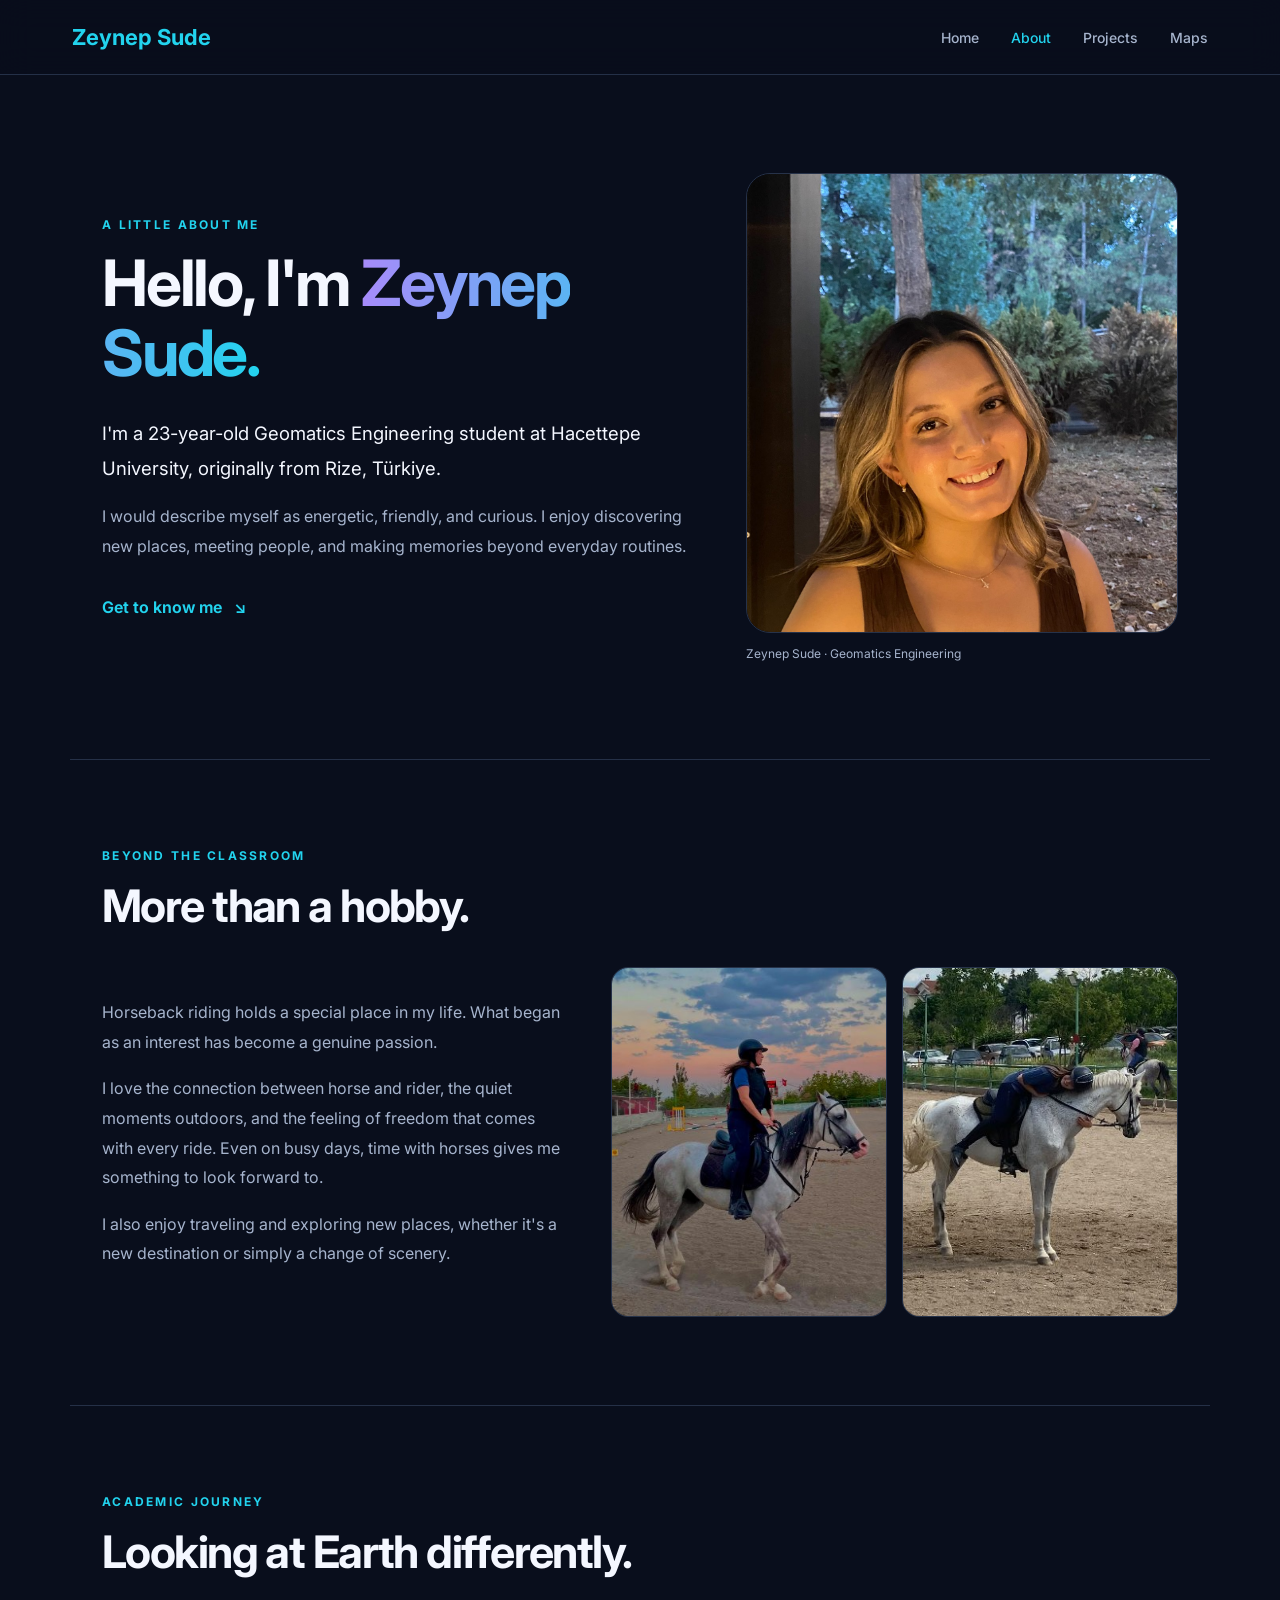
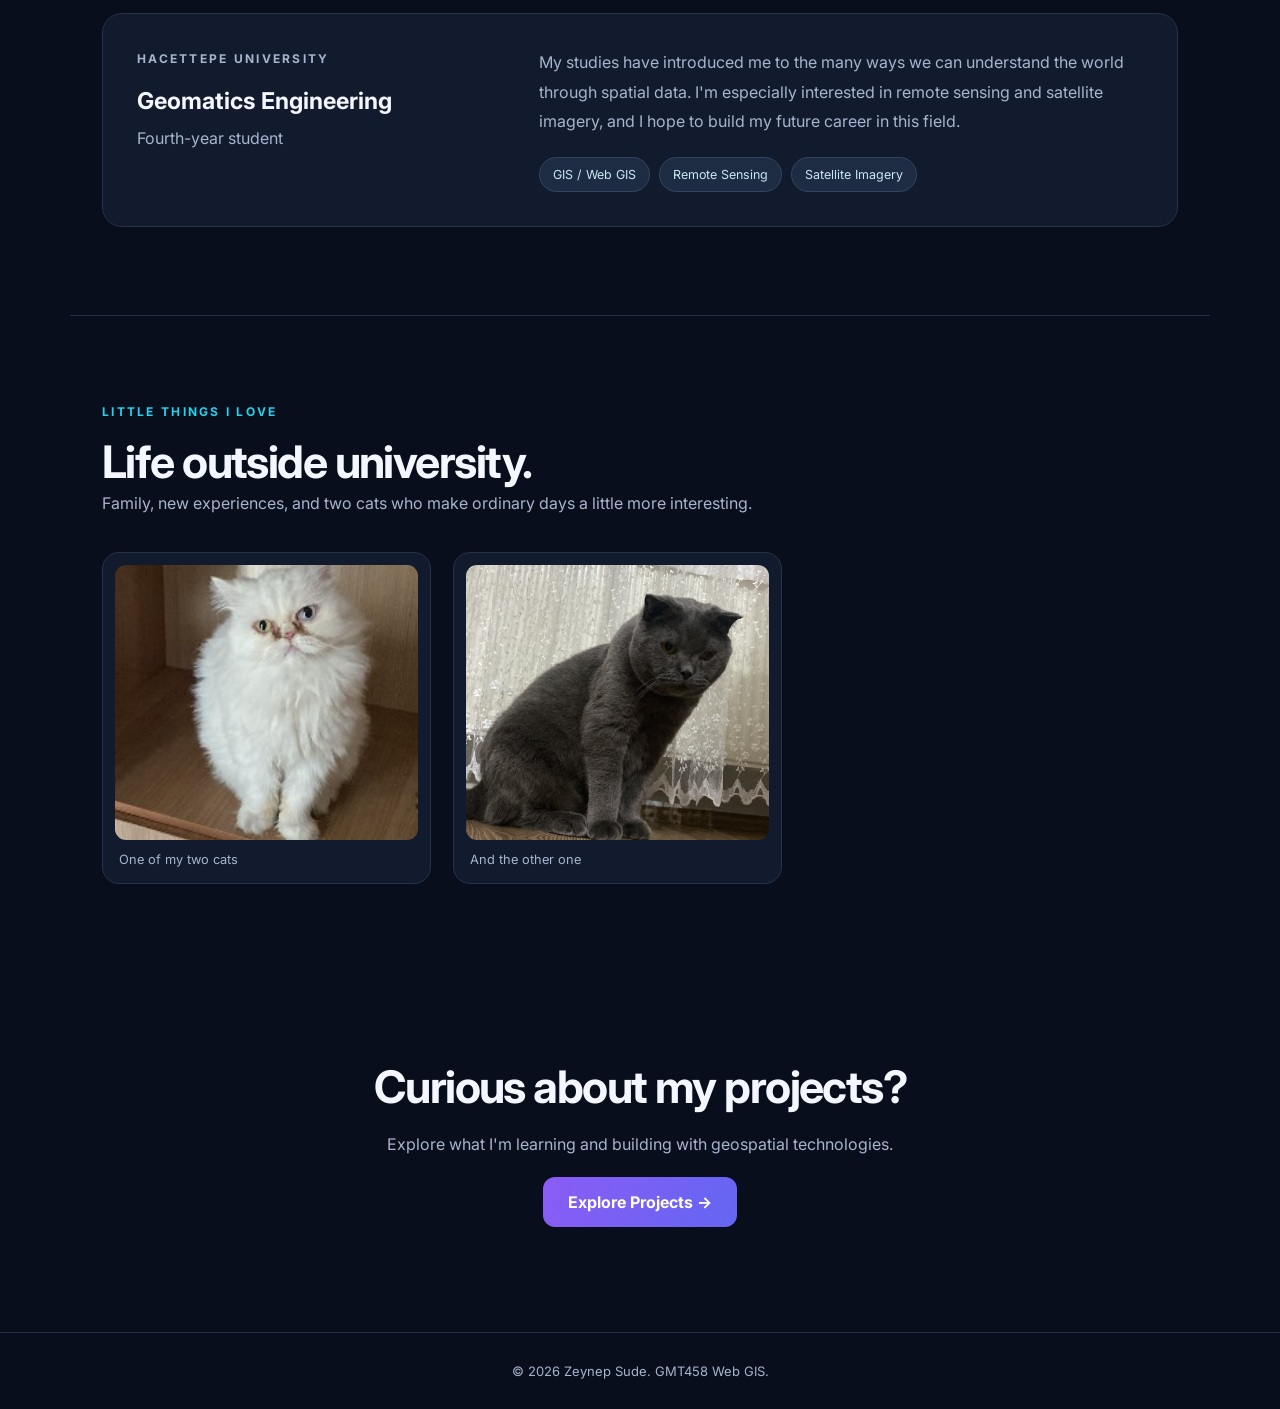
==== about.html @ 90a48ed6 "Create Home and About portfolio pages" ====
<!DOCTYPE html>
<html lang="en">
<head>
  <meta charset="UTF-8">
  <meta name="viewport" content="width=device-width, initial-scale=1.0">
  <meta name="description" content="Meet Zeynep Sude, a Geomatics Engineering student interested in remote sensing and GIS.">
  <title>About | Zeynep Sude</title>
  <link rel="stylesheet" href="css/style.css">
  <link rel="stylesheet" href="css/about.css">
</head>
<body>
<header>
  <nav aria-label="Main navigation">
    <h2>Zeynep Sude</h2>
    <ul>
      <li><a href="index.html">Home</a></li>
      <li><a href="about.html" class="active" aria-current="page">About</a></li>
      <li><a href="projects.html">Projects</a></li>
      <li><a href="maps.html">Maps</a></li>
    </ul>
  </nav>
</header>
<main class="about-layout">
  <section class="about-hero about-reveal" aria-labelledby="intro-title">
    <div class="about-hero-copy">
      <p class="about-eyebrow">A LITTLE ABOUT ME</p>
      <h1 id="intro-title">Hello, I'm <span>Zeynep Sude.</span></h1>
      <p class="about-lead">I'm a 23-year-old Geomatics Engineering student at Hacettepe University, originally from Rize, Türkiye.</p>
      <p>I would describe myself as energetic, friendly, and curious. I enjoy discovering new places, meeting people, and making memories beyond everyday routines.</p>
      <a class="about-link" href="#my-story">Get to know me <span aria-hidden="true">↘</span></a>
    </div>
    <figure class="about-portrait">
      <img src="images/portrait.jpg" alt="Portrait of Zeynep Sude outdoors" fetchpriority="high">
      <figcaption>Zeynep Sude · Geomatics Engineering</figcaption>
    </figure>
  </section>
  <section id="my-story" class="about-section" aria-labelledby="passion-title">
    <div class="about-section-heading">
      <p class="about-eyebrow">BEYOND THE CLASSROOM</p>
      <h2 id="passion-title">More than a hobby.</h2>
    </div>
    <div class="about-story-grid">
      <div class="about-story-text">
        <p>Horseback riding holds a special place in my life. What began as an interest has become a genuine passion.</p>
        <p>I love the connection between horse and rider, the quiet moments outdoors, and the feeling of freedom that comes with every ride. Even on busy days, time with horses gives me something to look forward to.</p>
        <p>I also enjoy traveling and exploring new places, whether it's a new destination or simply a change of scenery.</p>
      </div>
      <div class="about-horse-gallery">
        <img src="images/horse-riding.jpg" alt="Zeynep horseback riding outdoors" loading="lazy">
        <img src="images/horse-moment.jpg" alt="A quiet moment with a white horse" loading="lazy">
      </div>
    </div>
  </section>
  <section class="about-section about-study" aria-labelledby="study-title">
    <div class="about-section-heading">
      <p class="about-eyebrow">ACADEMIC JOURNEY</p>
      <h2 id="study-title">Looking at Earth differently.</h2>
    </div>
    <div class="about-study-card">
      <div><p class="about-card-overline">HACETTEPE UNIVERSITY</p><h3>Geomatics Engineering</h3><p>Fourth-year student</p></div>
      <div><p>My studies have introduced me to the many ways we can understand the world through spatial data. I'm especially interested in remote sensing and satellite imagery, and I hope to build my future career in this field.</p><div class="about-tags"><span>GIS / Web GIS</span><span>Remote Sensing</span><span>Satellite Imagery</span></div></div>
    </div>
  </section>
  <section class="about-section about-cats" aria-labelledby="cats-title">
    <div class="about-section-heading"><p class="about-eyebrow">LITTLE THINGS I LOVE</p><h2 id="cats-title">Life outside university.</h2><p>Family, new experiences, and two cats who make ordinary days a little more interesting.</p></div>
    <div class="about-cat-gallery">
      <figure><img src="images/cat-white.jpg" alt="A fluffy white cat" loading="lazy"><figcaption>One of my two cats</figcaption></figure>
      <figure><img src="images/cat-gray.jpg" alt="A gray cat sitting by the window" loading="lazy"><figcaption>And the other one</figcaption></figure>
    </div>
  </section>
  <section class="about-cta-bottom"><h2>Curious about my projects?</h2><p>Explore what I'm learning and building with geospatial technologies.</p><a href="projects.html">Explore Projects →</a></section>
</main>
<footer><p>© 2026 Zeynep Sude. GMT458 Web GIS.</p></footer>
</body>
</html>
---- css/style.css ----
@import url('https://fonts.googleapis.com/css2?family=Inter:wght@400;500;600;700;800&display=swap');

:root {
    --bg: #090e1c;
    --surface: #121b2e;
    --text: #f4f7ff;
    --muted: #a6b4cd;
    --accent: #8b5cf6;
    --cyan: #22d3ee;
}

* {
    margin: 0;
    padding: 0;
    box-sizing: border-box;
}

body {
    font-family: 'Inter', sans-serif;
    background: var(--bg);
    color: var(--text);
    min-height: 100vh;
    display: flex;
    flex-direction: column;
}

header {
    position: sticky;
    top: 0;
    z-index: 100;
    background: rgba(9, 14, 28, 0.85);
    backdrop-filter: blur(16px);
    border-bottom: 1px solid #243047;
}

nav {
    max-width: 1200px;
    margin: auto;
    padding: 24px 32px;
    display: flex;
    align-items: center;
    justify-content: space-between;
}

nav h2 {
    font-size: 22px;
    color: var(--cyan);
}

nav ul {
    display: flex;
    gap: 32px;
    list-style: none;
}

nav a {
    color: var(--muted);
    text-decoration: none;
    font-size: 14px;
    font-weight: 500;
    transition: color 0.3s ease;
}

nav a:hover {
    color: var(--cyan);
}

main {
    flex: 1;
}

.hero {
    max-width: 1200px;
    min-height: 75vh;
    margin: auto;
    padding: 100px 32px;
    display: flex;
    flex-direction: column;
    align-items: flex-start;
    justify-content: center;
    position: relative;
    isolation: isolate;
    animation: fadeInUp 1s ease both;
}

.hero::before {
    content: "";
    position: absolute;
    width: 450px;
    height: 450px;
    right: 5%;
    top: 10%;
    z-index: -1;
    background: radial-gradient(
        circle,
        rgba(139, 92, 246, 0.25),
        transparent 70%
    );
    filter: blur(25px);
    pointer-events: none;
}

.hero h1 {
    font-size: clamp(38px, 6vw, 72px);
    font-weight: 800;
    line-height: 1.15;
    max-width: 850px;
    margin-bottom: 24px;
    background: linear-gradient(90deg, #ffffff, #a78bfa, #22d3ee);
    background-clip: text;
    -webkit-background-clip: text;
    -webkit-text-fill-color: transparent;
}

.hero p {
    font-size: 20px;
    color: var(--muted);
    line-height: 1.7;
    margin-bottom: 36px;
}

.hero a {
    display: inline-block;
    background: linear-gradient(135deg, var(--accent), #6366f1);
    color: white;
    padding: 16px 28px;
    border-radius: 12px;
    font-weight: 600;
    text-decoration: none;
    box-shadow: 0 10px 35px rgba(139, 92, 246, 0.25);
    transition: transform 0.3s ease, box-shadow 0.3s ease;
}

.hero a:hover {
    transform: translateY(-5px);
    box-shadow: 0 15px 40px rgba(139, 92, 246, 0.4);
}

footer {
    padding: 30px;
    text-align: center;
    border-top: 1px solid #243047;
    color: var(--muted);
    font-size: 13px;
}

@keyframes fadeInUp {
    from {
        opacity: 0;
        transform: translateY(30px);
    }
    to {
        opacity: 1;
        transform: translateY(0);
    }
}

@media (max-width: 650px) {
    nav {
        flex-direction: column;
        gap: 20px;
        padding: 20px;
    }

    nav ul {
        flex-wrap: wrap;
        justify-content: center;
        gap: 18px;
    }

    .hero {
        padding: 70px 24px;
        min-height: 65vh;
    }

    .hero p {
        font-size: 17px;
    }
}

@media (prefers-reduced-motion: reduce) {
    *, *::before, *::after {
        animation-duration: 0.01ms !important;
        transition-duration: 0.01ms !important;
    }
}
---- css/about.css ----
/* About page only: complements the existing css/style.css */
nav a.active { color: var(--cyan); }
.about-layout { width: 100%; }
.about-layout img { display: block; width: 100%; }
.about-hero, .about-section, .about-cta-bottom { max-width: 1140px; margin: 0 auto; padding: 88px 32px; }
.about-hero { display: grid; grid-template-columns: 1.15fr .85fr; gap: 60px; align-items: center; min-height: 76vh; }
.about-eyebrow, .about-card-overline { color: var(--cyan); font-size: .75rem; letter-spacing: .19em; font-weight: 700; margin-bottom: 16px; }
.about-hero h1 { font-size: clamp(2.65rem, 5vw, 4.9rem); line-height: 1.1; margin-bottom: 28px; letter-spacing: -.035em; }
.about-hero h1 span { background: linear-gradient(90deg,#a78bfa,var(--cyan)); color: transparent; background-clip: text; -webkit-background-clip: text; }
.about-hero p:not(.about-eyebrow), .about-story-text p, .about-study-card p, .about-section-heading>p:not(.about-eyebrow), .about-cta-bottom p { color: var(--muted); line-height: 1.85; margin-bottom: 17px; }
.about-hero .about-lead { color: var(--text) !important; font-size: 1.16rem; }
.about-link { display: inline-flex; gap: 12px; margin-top: 19px; text-decoration: none; color: var(--cyan); font-weight: 650; }
.about-link:hover { text-decoration: underline; }
.about-portrait { margin: 0; position: relative; }
.about-portrait img { height: 460px; object-fit: cover; object-position: 50% 42%; border-radius: 24px; border: 1px solid #263249; }
.about-portrait figcaption { color: var(--muted); font-size: .75rem; margin-top: 13px; }
.about-section { border-top: 1px solid #253047; }
.about-section-heading { margin-bottom: 34px; }
.about-section h2, .about-cta-bottom h2 { font-size: clamp(2rem, 3.5vw, 3rem); letter-spacing: -.035em; }
.about-story-grid { display: grid; grid-template-columns: .9fr 1.1fr; align-items: center; gap: 45px; }
.about-horse-gallery { display: grid; grid-template-columns: 1fr 1fr; gap: 15px; }
.about-horse-gallery img { height: 350px; object-fit: cover; border-radius: 17px; border: 1px solid #263249; }
.about-horse-gallery img:first-child { object-position: 50% 40%; }
.about-study-card { display: grid; grid-template-columns: .75fr 1.25fr; gap: 40px; padding: 34px; background: var(--surface); border: 1px solid #263249; border-radius: 20px; }
.about-study-card h3 { font-size: 1.45rem; margin-bottom: 9px; }
.about-tags { display: flex; flex-wrap: wrap; gap: 9px; margin-top: 20px; }
.about-tags span { background: #1d2c43; color: #c9e7f2; border: 1px solid #33455f; padding: 9px 13px; border-radius: 999px; font-size: .78rem; }
.about-cat-gallery { display: grid; grid-template-columns: 1fr 1fr; gap: 22px; max-width: 680px; }
.about-cat-gallery figure { margin: 0; padding: 12px; background: var(--surface); border: 1px solid #263249; border-radius: 17px; }
.about-cat-gallery img { height: 275px; object-fit: cover; border-radius: 11px; }
.about-cat-gallery figcaption { padding: 12px 4px 4px; font-size: .8rem; color: var(--muted); }
.about-cta-bottom { text-align: center; padding-bottom: 105px; }
.about-cta-bottom p { margin-top: 16px; }
.about-cta-bottom a { display: inline-block; background: linear-gradient(120deg,var(--accent),#6366f1); padding: 15px 25px; color: white; text-decoration: none; border-radius: 12px; font-weight: 700; transition: transform .25s ease; }
.about-cta-bottom a:hover { transform: translateY(-4px); }
.about-reveal { animation: about-rise .8s ease-out both; }
@keyframes about-rise { from { opacity: 0; transform: translateY(18px); } to { opacity: 1; transform: translateY(0); } }
@media (max-width: 800px) { .about-hero, .about-story-grid, .about-study-card { grid-template-columns: 1fr; } .about-hero, .about-section, .about-cta-bottom { padding: 65px 24px; } .about-hero { gap: 30px; } .about-portrait img { height: 390px; } .about-horse-gallery img { height: 280px; } }
@media (max-width: 480px) { .about-horse-gallery img { height: 210px; } .about-cat-gallery img { height: 180px; } .about-study-card { padding: 22px; } }
@media (prefers-reduced-motion: reduce) { .about-reveal { animation: none; } }
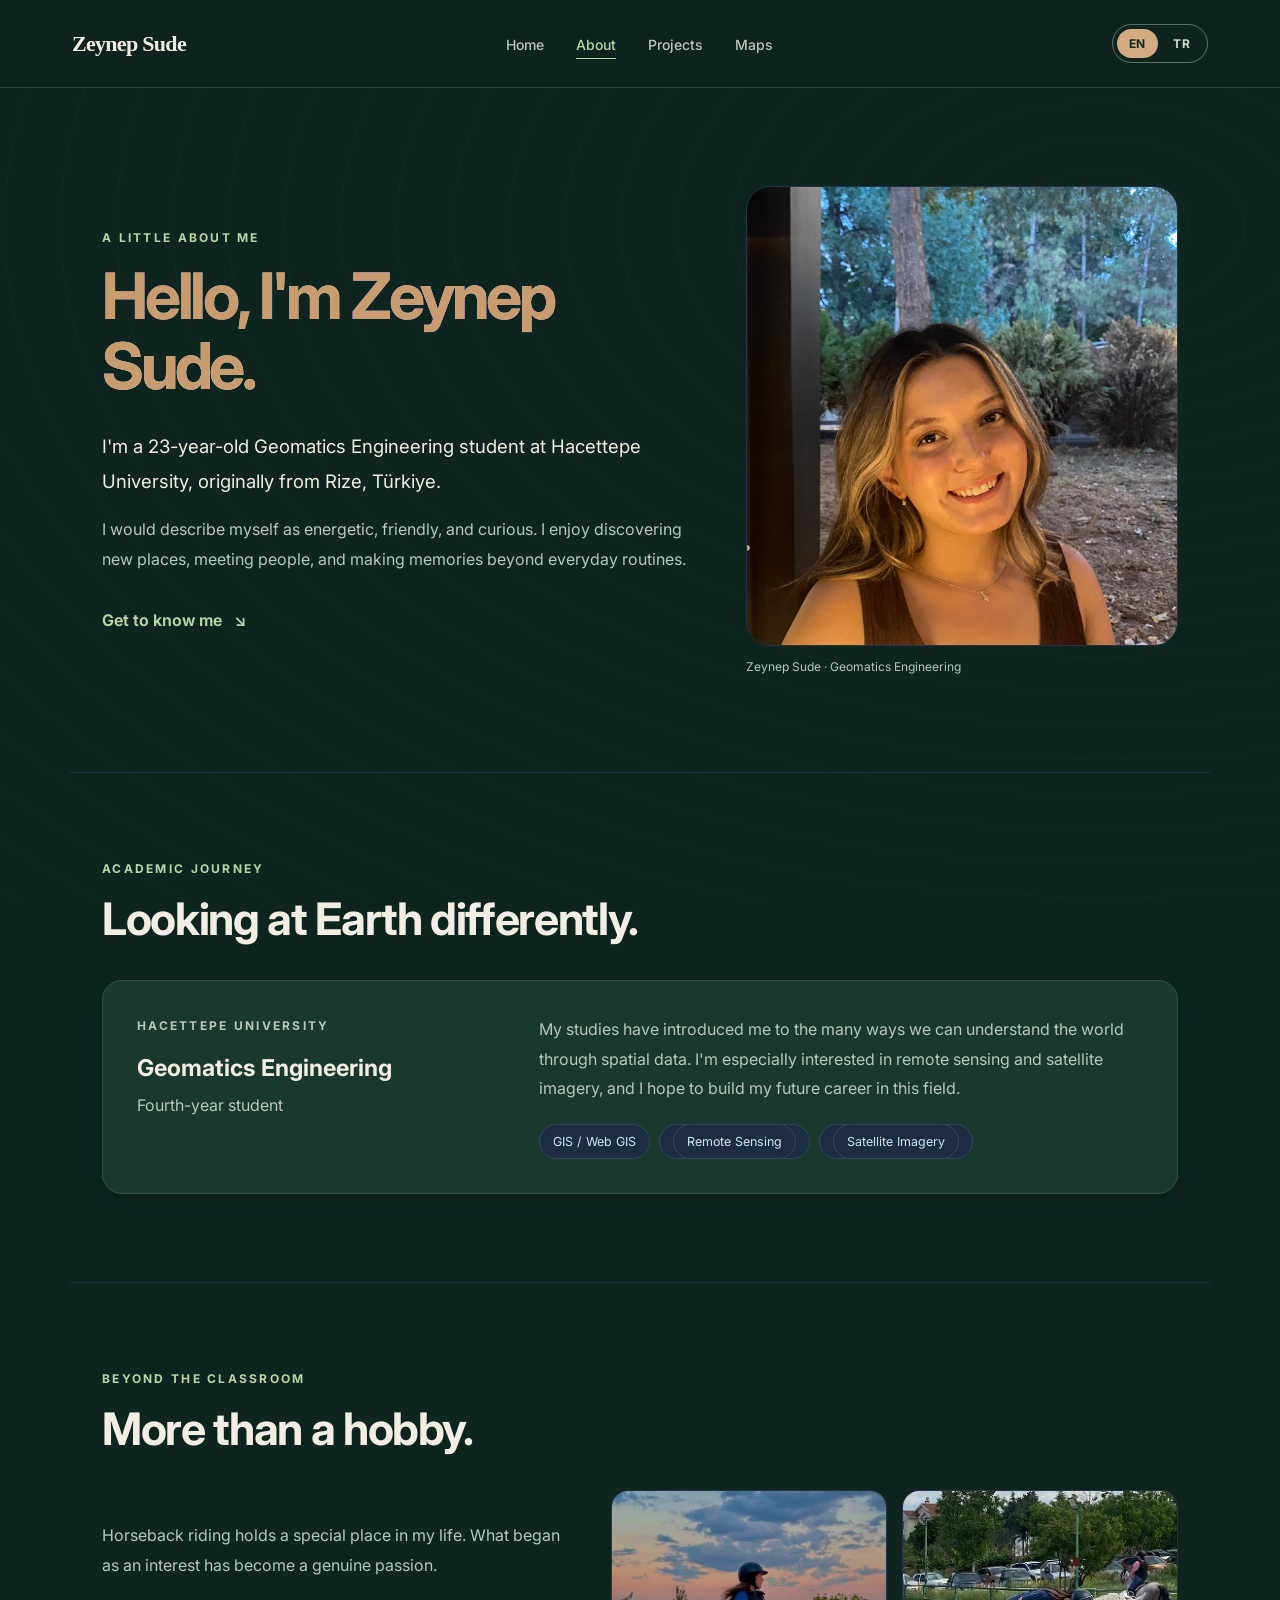
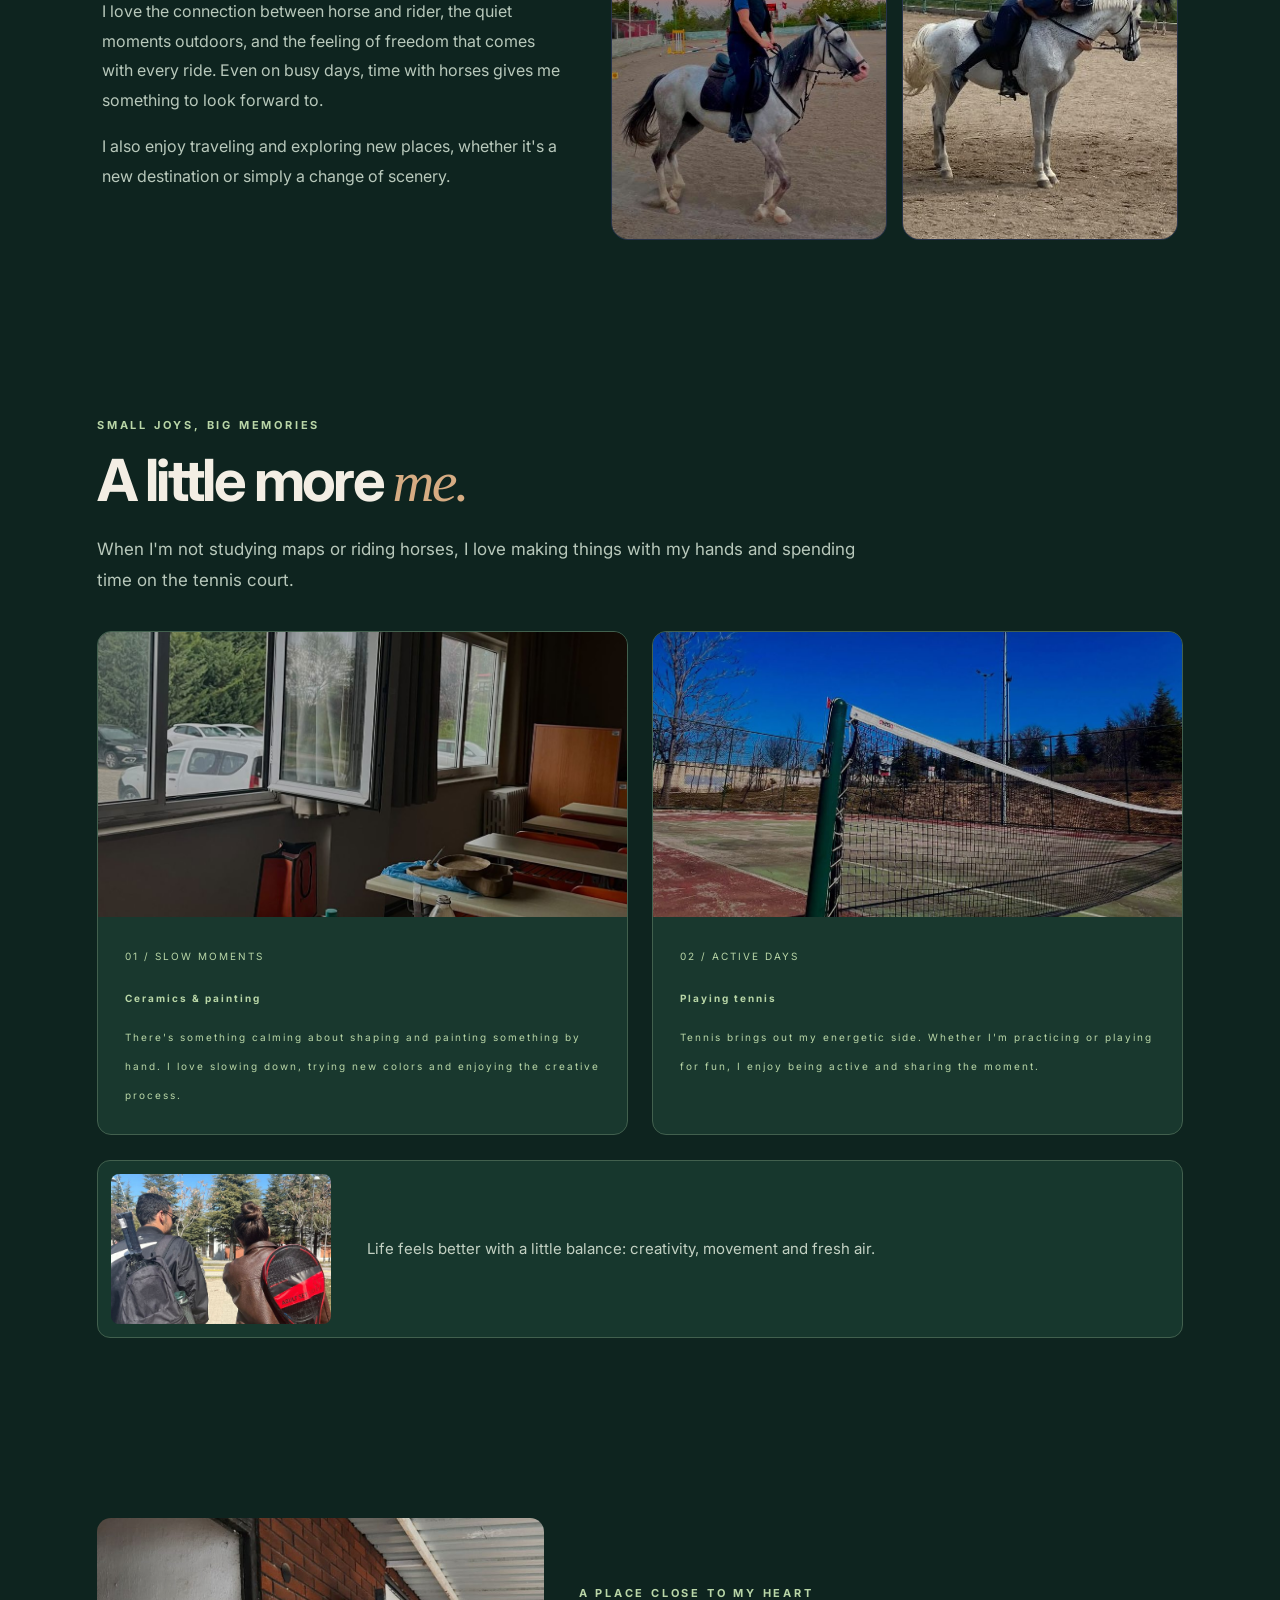
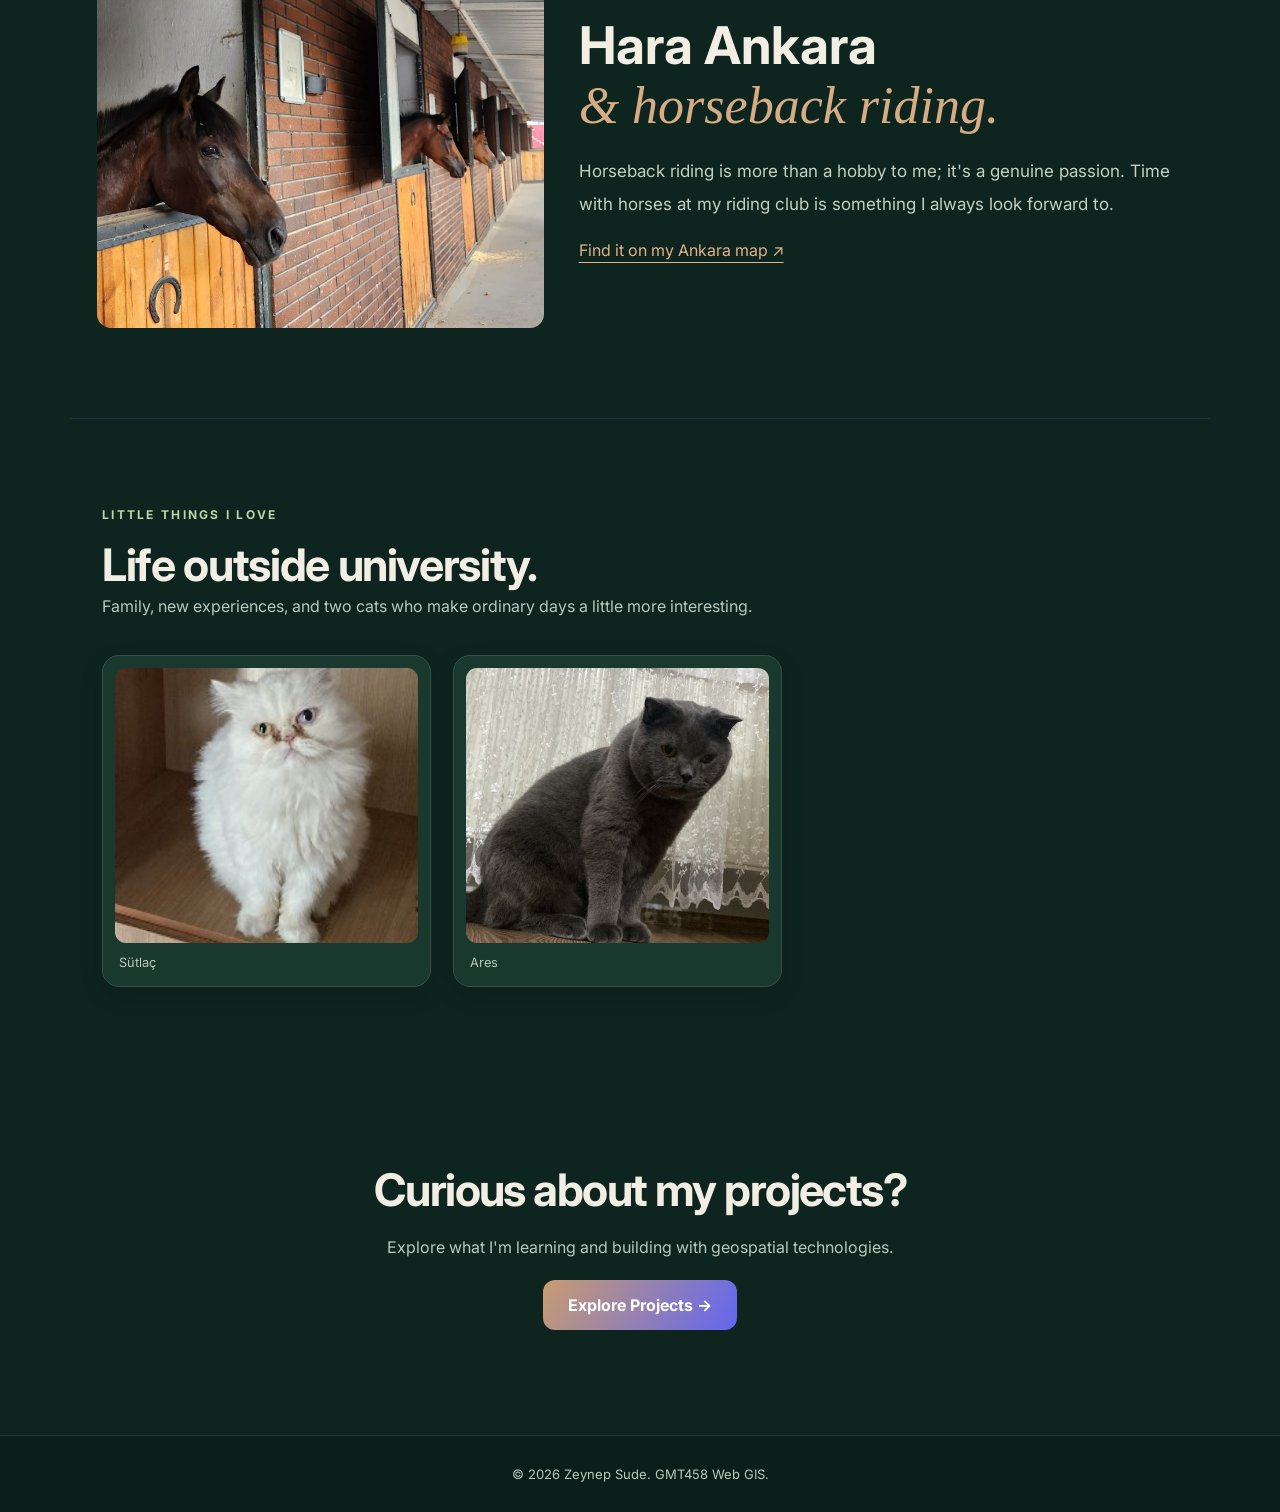
==== commit 87e2f4d7: "Finalize bilingual Web GIS portfolio" ====
--- a/about.html
+++ b/about.html
@@ -1,75 +1,91 @@
 <!DOCTYPE html>
+
 <html lang="en">
 <head>
-  <meta charset="UTF-8">
-  <meta name="viewport" content="width=device-width, initial-scale=1.0">
-  <meta name="description" content="Meet Zeynep Sude, a Geomatics Engineering student interested in remote sensing and GIS.">
-  <title>About | Zeynep Sude</title>
-  <link rel="stylesheet" href="css/style.css">
-  <link rel="stylesheet" href="css/about.css">
-</head>
+<meta charset="utf-8"/>
+<meta content="width=device-width, initial-scale=1.0" name="viewport"/>
+<meta content="Meet Zeynep Sude, a Geomatics Engineering student interested in remote sensing and GIS." name="description"/>
+<title>About | Zeynep Sude</title>
+<link href="css/style.css" rel="stylesheet"/>
+<link href="css/about.css" rel="stylesheet"/>
+<link href="css/geo-explorer.css" rel="stylesheet"/>
+<link href="css/personal-extras.css" rel="stylesheet"/>
+<script defer="" src="js/geo-effects.js"></script>
+<link href="css/language-ui.css" rel="stylesheet"/><script defer="True" src="js/language.js"></script></head>
 <body>
 <header>
-  <nav aria-label="Main navigation">
-    <h2>Zeynep Sude</h2>
-    <ul>
-      <li><a href="index.html">Home</a></li>
-      <li><a href="about.html" class="active" aria-current="page">About</a></li>
-      <li><a href="projects.html">Projects</a></li>
-      <li><a href="maps.html">Maps</a></li>
-    </ul>
-  </nav>
+<nav aria-label="Main navigation">
+<h2>Zeynep Sude</h2>
+<ul>
+<li><a href="index.html"><span data-i18n="Home">Home</span></a></li>
+<li><a aria-current="page" class="active" href="about.html"><span data-i18n="About">About</span></a></li>
+<li><a href="projects.html"><span data-i18n="Projects">Projects</span></a></li>
+<li><a href="maps.html"><span data-i18n="Maps">Maps</span></a></li>
+</ul>
+<div aria-label="Website language" class="lang-switch" role="group"><button aria-pressed="true" data-lang="en" type="button">EN</button><button aria-pressed="false" data-lang="tr" type="button">TR</button></div></nav>
 </header>
 <main class="about-layout">
-  <section class="about-hero about-reveal" aria-labelledby="intro-title">
-    <div class="about-hero-copy">
-      <p class="about-eyebrow">A LITTLE ABOUT ME</p>
-      <h1 id="intro-title">Hello, I'm <span>Zeynep Sude.</span></h1>
-      <p class="about-lead">I'm a 23-year-old Geomatics Engineering student at Hacettepe University, originally from Rize, Türkiye.</p>
-      <p>I would describe myself as energetic, friendly, and curious. I enjoy discovering new places, meeting people, and making memories beyond everyday routines.</p>
-      <a class="about-link" href="#my-story">Get to know me <span aria-hidden="true">↘</span></a>
-    </div>
-    <figure class="about-portrait">
-      <img src="images/portrait.jpg" alt="Portrait of Zeynep Sude outdoors" fetchpriority="high">
-      <figcaption>Zeynep Sude · Geomatics Engineering</figcaption>
-    </figure>
-  </section>
-  <section id="my-story" class="about-section" aria-labelledby="passion-title">
-    <div class="about-section-heading">
-      <p class="about-eyebrow">BEYOND THE CLASSROOM</p>
-      <h2 id="passion-title">More than a hobby.</h2>
-    </div>
-    <div class="about-story-grid">
-      <div class="about-story-text">
-        <p>Horseback riding holds a special place in my life. What began as an interest has become a genuine passion.</p>
-        <p>I love the connection between horse and rider, the quiet moments outdoors, and the feeling of freedom that comes with every ride. Even on busy days, time with horses gives me something to look forward to.</p>
-        <p>I also enjoy traveling and exploring new places, whether it's a new destination or simply a change of scenery.</p>
-      </div>
-      <div class="about-horse-gallery">
-        <img src="images/horse-riding.jpg" alt="Zeynep horseback riding outdoors" loading="lazy">
-        <img src="images/horse-moment.jpg" alt="A quiet moment with a white horse" loading="lazy">
-      </div>
-    </div>
-  </section>
-  <section class="about-section about-study" aria-labelledby="study-title">
-    <div class="about-section-heading">
-      <p class="about-eyebrow">ACADEMIC JOURNEY</p>
-      <h2 id="study-title">Looking at Earth differently.</h2>
-    </div>
-    <div class="about-study-card">
-      <div><p class="about-card-overline">HACETTEPE UNIVERSITY</p><h3>Geomatics Engineering</h3><p>Fourth-year student</p></div>
-      <div><p>My studies have introduced me to the many ways we can understand the world through spatial data. I'm especially interested in remote sensing and satellite imagery, and I hope to build my future career in this field.</p><div class="about-tags"><span>GIS / Web GIS</span><span>Remote Sensing</span><span>Satellite Imagery</span></div></div>
-    </div>
-  </section>
-  <section class="about-section about-cats" aria-labelledby="cats-title">
-    <div class="about-section-heading"><p class="about-eyebrow">LITTLE THINGS I LOVE</p><h2 id="cats-title">Life outside university.</h2><p>Family, new experiences, and two cats who make ordinary days a little more interesting.</p></div>
-    <div class="about-cat-gallery">
-      <figure><img src="images/cat-white.jpg" alt="A fluffy white cat" loading="lazy"><figcaption>One of my two cats</figcaption></figure>
-      <figure><img src="images/cat-gray.jpg" alt="A gray cat sitting by the window" loading="lazy"><figcaption>And the other one</figcaption></figure>
-    </div>
-  </section>
-  <section class="about-cta-bottom"><h2>Curious about my projects?</h2><p>Explore what I'm learning and building with geospatial technologies.</p><a href="projects.html">Explore Projects →</a></section>
+<section aria-labelledby="intro-title" class="about-hero about-reveal">
+<div class="about-hero-copy">
+<p class="about-eyebrow"><span data-i18n="A LITTLE ABOUT ME">A LITTLE ABOUT ME</span></p>
+<h1 id="intro-title"><span data-i18n="Hello, I'm">Hello, I'm</span> <span><span data-i18n="Zeynep Sude.">Zeynep Sude.</span></span></h1>
+<p class="about-lead"><span data-i18n="I'm a 23-year-old Geomatics Engineering student at Hacettepe University, originally from Rize, Türkiye.">I'm a 23-year-old Geomatics Engineering student at Hacettepe University, originally from Rize, Türkiye.</span></p>
+<p><span data-i18n="I would describe myself as energetic, friendly, and curious. I enjoy discovering new places, meeting people, and making memories beyond everyday routines.">I would describe myself as energetic, friendly, and curious. I enjoy discovering new places, meeting people, and making memories beyond everyday routines.</span></p>
+<a class="about-link" href="#my-story"><span data-i18n="Get to know me">Get to know me</span> <span aria-hidden="true">↘</span></a>
+</div>
+<figure class="about-portrait">
+<img alt="Portrait of Zeynep Sude outdoors" fetchpriority="high" src="images/portrait.jpg"/>
+<figcaption><span data-i18n="Zeynep Sude · Geomatics Engineering">Zeynep Sude · Geomatics Engineering</span></figcaption>
+</figure>
+</section>
+<section aria-labelledby="study-title" class="about-section about-study">
+<div class="about-section-heading">
+<p class="about-eyebrow"><span data-i18n="ACADEMIC JOURNEY">ACADEMIC JOURNEY</span></p>
+<h2 id="study-title"><span data-i18n="Looking at Earth differently.">Looking at Earth differently.</span></h2>
+</div>
+<div class="about-study-card">
+<div><p class="about-card-overline"><span data-i18n="HACETTEPE UNIVERSITY">HACETTEPE UNIVERSITY</span></p><h3><span data-i18n="Geomatics Engineering">Geomatics Engineering</span></h3><p><span data-i18n="Fourth-year student">Fourth-year student</span></p></div>
+<div><p><span data-i18n="My studies have introduced me to the many ways we can understand the world through spatial data. I'm especially interested in remote sensing and satellite imagery, and I hope to build my future career in this field.">My studies have introduced me to the many ways we can understand the world through spatial data. I'm especially interested in remote sensing and satellite imagery, and I hope to build my future career in this field.</span></p><div class="about-tags"><span>GIS / Web GIS</span><span><span data-i18n="Remote Sensing">Remote Sensing</span></span><span><span data-i18n="Satellite Imagery">Satellite Imagery</span></span></div></div>
+</div>
+</section><section aria-labelledby="passion-title" class="about-section" id="my-story">
+<div class="about-section-heading">
+<p class="about-eyebrow"><span data-i18n="BEYOND THE CLASSROOM">BEYOND THE CLASSROOM</span></p>
+<h2 id="passion-title"><span data-i18n="More than a hobby.">More than a hobby.</span></h2>
+</div>
+<div class="about-story-grid">
+<div class="about-story-text">
+<p><span data-i18n="Horseback riding holds a special place in my life. What began as an interest has become a genuine passion.">Horseback riding holds a special place in my life. What began as an interest has become a genuine passion.</span></p>
+<p><span data-i18n="I love the connection between horse and rider, the quiet moments outdoors, and the feeling of freedom that comes with every ride. Even on busy days, time with horses gives me something to look forward to.">I love the connection between horse and rider, the quiet moments outdoors, and the feeling of freedom that comes with every ride. Even on busy days, time with horses gives me something to look forward to.</span></p>
+<p><span data-i18n="I also enjoy traveling and exploring new places, whether it's a new destination or simply a change of scenery.">I also enjoy traveling and exploring new places, whether it's a new destination or simply a change of scenery.</span></p>
+</div>
+<div class="about-horse-gallery">
+<img alt="Zeynep horseback riding outdoors" loading="lazy" src="images/horse-riding.jpg"/>
+<img alt="A quiet moment with a white horse" loading="lazy" src="images/horse-moment.jpg"/>
+</div>
+</div>
+</section>
+
+
+<section aria-labelledby="hobbies-title" class="memory-section hobby-section geo-reveal">
+<div class="memory-section-heading"><p class="memory-eyebrow"><span data-i18n="SMALL JOYS, BIG MEMORIES">SMALL JOYS, BIG MEMORIES</span></p><h2 id="hobbies-title"><span data-i18n="A little more">A little more</span> <em><span data-i18n="me.">me.</span></em></h2><p><span data-i18n="When I'm not studying maps or riding horses, I love making things with my hands and spending time on the tennis court.">When I'm not studying maps or riding horses, I love making things with my hands and spending time on the tennis court.</span></p></div>
+<div class="hobby-grid">
+<article class="hobby-card"><div class="hobby-photo"><img alt="Ceramic painting materials and a handmade piece in progress" loading="lazy" src="images/ceramics.jpg"/></div><div class="hobby-copy"><span><span data-i18n="01 / SLOW MOMENTS">01 / SLOW MOMENTS</span></span><h3><span data-i18n="Ceramics &amp; painting">Ceramics &amp; painting</span></h3><p><span data-i18n="There's something calming about shaping and painting something by hand. I love slowing down, trying new colors and enjoying the creative process.">There's something calming about shaping and painting something by hand. I love slowing down, trying new colors and enjoying the creative process.</span></p></div></article>
+<article class="hobby-card"><div class="hobby-photo hobby-photo-tennis"><img alt="Tennis rackets and ball on an outdoor court" loading="lazy" src="images/tennis-court.jpg"/></div><div class="hobby-copy"><span><span data-i18n="02 / ACTIVE DAYS">02 / ACTIVE DAYS</span></span><h3><span data-i18n="Playing tennis">Playing tennis</span></h3><p><span data-i18n="Tennis brings out my energetic side. Whether I'm practicing or playing for fun, I enjoy being active and sharing the moment.">Tennis brings out my energetic side. Whether I'm practicing or playing for fun, I enjoy being active and sharing the moment.</span></p></div></article>
+</div>
+<figure class="hobby-wide"><img alt="A day out carrying tennis equipment" loading="lazy" src="images/tennis-day.jpg"/><figcaption><span data-i18n="Life feels better with a little balance: creativity, movement and fresh air.">Life feels better with a little balance: creativity, movement and fresh air.</span></figcaption></figure>
+</section>
+<section aria-labelledby="hara-title" class="memory-section hara-highlight">
+<div class="hara-photo"><img alt="Horses looking out from the stables at Hara Ankara" loading="lazy" src="images/hara-ankara.jpg"/></div>
+<div class="hara-text"><p class="memory-eyebrow"><span data-i18n="A PLACE CLOSE TO MY HEART">A PLACE CLOSE TO MY HEART</span></p><h2 id="hara-title">Hara Ankara <em><span data-i18n="&amp; horseback riding.">&amp; horseback riding.</span></em></h2><p><span data-i18n="Horseback riding is more than a hobby to me; it's a genuine passion. Time with horses at my riding club is something I always look forward to.">Horseback riding is more than a hobby to me; it's a genuine passion. Time with horses at my riding club is something I always look forward to.</span></p><a href="maps.html#leaflet-map"><span data-i18n="Find it on my Ankara map ↗">Find it on my Ankara map ↗</span></a></div>
+</section><section aria-labelledby="cats-title" class="about-section about-cats">
+<div class="about-section-heading"><p class="about-eyebrow"><span data-i18n="LITTLE THINGS I LOVE">LITTLE THINGS I LOVE</span></p><h2 id="cats-title"><span data-i18n="Life outside university.">Life outside university.</span></h2><p><span data-i18n="Family, new experiences, and two cats who make ordinary days a little more interesting.">Family, new experiences, and two cats who make ordinary days a little more interesting.</span></p></div>
+<div class="about-cat-gallery">
+<figure><img alt="A fluffy white cat" loading="lazy" src="images/cat-white.jpg"/><figcaption>Sütlaç</figcaption></figure>
+<figure><img alt="A gray cat sitting by the window" loading="lazy" src="images/cat-gray.jpg"/><figcaption>Ares</figcaption></figure>
+</div>
+</section>
+<section class="about-cta-bottom"><h2><span data-i18n="Curious about my projects?">Curious about my projects?</span></h2><p><span data-i18n="Explore what I'm learning and building with geospatial technologies.">Explore what I'm learning and building with geospatial technologies.</span></p><a href="projects.html"><span data-i18n="Explore Projects →">Explore Projects →</span></a></section>
 </main>
-<footer><p>© 2026 Zeynep Sude. GMT458 Web GIS.</p></footer>
+<footer><p><span data-i18n="© 2026 Zeynep Sude. GMT458 Web GIS.">© 2026 Zeynep Sude. GMT458 Web GIS.</span></p></footer>
 </body>
 </html>
--- a/css/geo-explorer.css
+++ b/css/geo-explorer.css
@@ -0,0 +1,33 @@
+/* Geo Explorer: shared design layer. Loaded AFTER page-specific CSS. */
+:root{--bg:#0e241f;--surface:#19382e;--text:#f3eee4;--muted:#b8c8bb;--accent:#c99c70;--cyan:#b9d6a7}
+html{scroll-behavior:smooth;scroll-padding-top:100px}
+body{background:var(--bg);color:var(--text)}
+body::before{content:"";position:fixed;inset:0;pointer-events:none;z-index:-1;opacity:.17;background:repeating-radial-gradient(ellipse at 86% 25%,transparent 0 31px,rgba(191,216,179,.2) 32px,transparent 33px,transparent 56px)}
+header{background:rgba(14,36,31,.93);border-bottom:1px solid rgba(186,213,165,.17);backdrop-filter:blur(16px)}
+nav{max-width:1200px}nav h2{color:var(--text);font-family:Georgia,serif;font-weight:600;letter-spacing:-.7px}nav a.active,nav a:hover{color:var(--cyan)}nav a.active{border-bottom:1px solid var(--cyan);padding-bottom:5px}.geo-brand-dot{color:var(--accent)}
+footer{background:#0b1e1a;border-top:1px solid rgba(186,213,165,.15);display:flex;justify-content:center;align-items:center;gap:28px;flex-wrap:wrap}footer a{color:var(--cyan);text-decoration:none}
+/* Heading style adjustments across existing pages */
+.about-hero-copy h1,.projects-intro h1,.maps-intro h1,.geo-home h1{letter-spacing:-.05em}
+.about-hero-copy h1 span,.projects-intro h1 span,.maps-intro h1 span{color:var(--accent)!important}
+.about-eyebrow,.project-label,.maps-kicker{color:var(--cyan)!important}
+.about-section h2,.projects-section h2,.table-section h2,.map-heading h2,.how-it-works h2{letter-spacing:-.03em}
+.project-card,.about-study-card,.about-cat-gallery figure,.interest-card,.explain-grid article,.place-details{border-color:#345244!important;box-shadow:0 8px 24px rgba(0,0,0,.12)}
+.project-card:hover{border-color:var(--accent)!important}
+.project-tag,.map-pill{background:#294a3d!important;color:#d9e8d0!important;border-color:#486958!important}
+.interests-table,.interests-table th{background:#19382e!important}.interests-table th{color:#cfdfba!important}.interests-table td{border-color:#315443!important}.interests-table tbody tr:hover{background:#2b4b3d!important}
+.map-shell{border-color:#476958!important}.map-overlay-note{color:#153529!important}.map-explainer code{color:#d4dca8!important}
+/* Avoid modifying Leaflet/OpenLayers positioning, transforms, and image sizes. */
+/* New editorial homepage */
+.geo-home{overflow:hidden}.geo-hero{max-width:1200px;margin:auto;min-height:690px;padding:92px 32px 50px;display:grid;grid-template-columns:1.07fr .93fr;gap:5%;align-items:center;position:relative}
+.geo-hero::before{content:"";position:absolute;pointer-events:none;width:620px;height:620px;right:-155px;top:16px;border:1px solid rgba(189,213,168,.13);border-radius:47% 53% 57% 43%;box-shadow:0 0 0 45px rgba(191,216,179,.018),0 0 0 110px rgba(191,216,179,.012);animation:geo-orbit 24s linear infinite}
+.geo-hero-copy,.geo-hero-photo{position:relative;z-index:1}.geo-eyebrow,.geo-section-index{font-size:11px;font-weight:700;letter-spacing:2.6px;color:var(--cyan)}.geo-eyebrow{display:flex;align-items:center;gap:12px}.geo-pulse{width:8px;height:8px;border-radius:50%;background:var(--cyan);box-shadow:0 0 0 5px rgba(185,214,167,.12);animation:geo-breathe 2s ease-in-out infinite}
+.geo-hero h1{font-size:clamp(56px,6.7vw,102px);line-height:1.02;letter-spacing:-.07em;margin:27px 0}.geo-hero h1 em,.geo-intro-split h2 em,.geo-feature-title em,.geo-quote-section em{font-family:Georgia,serif;font-weight:400;color:#d6ac83}.geo-lead{font-size:clamp(17px,2vw,21px);line-height:1.8;max-width:560px;color:var(--muted)}.geo-hero-actions{display:flex;gap:24px;align-items:center;flex-wrap:wrap;margin-top:36px}.geo-primary{display:inline-flex;align-items:center;justify-content:center;gap:14px;text-decoration:none;background:#c99c70;color:#172e26;padding:16px 23px;border-radius:5px;font-weight:700;transition:transform .25s,background .25s}.geo-primary:hover{transform:translateY(-4px);background:#e5b38b}.geo-secondary,.geo-text-link{color:var(--text);text-decoration:none;border-bottom:1px solid #829a84;padding-bottom:7px;transition:color .2s}.geo-secondary:hover,.geo-text-link:hover{color:#d6ac83}.geo-micro{display:flex;gap:24px;flex-wrap:wrap;margin-top:65px;font-size:11px;color:#a8baa9;letter-spacing:.7px}.geo-micro span:first-child{color:var(--accent)}
+.geo-hero-photo{margin:0;align-self:stretch;max-height:570px;min-height:470px;border-radius:180px 180px 8px 8px;overflow:hidden;box-shadow:22px 24px 0 rgba(166,202,165,.10)}.geo-hero-photo img{width:100%;height:100%;object-fit:cover;object-position:center 34%;display:block;transition:transform .7s}.geo-hero-photo:hover img{transform:scale(1.045)}.geo-hero-photo figcaption{position:absolute;bottom:18px;left:18px;padding:11px 16px;background:rgba(14,36,31,.86);border:1px solid #53775e;border-radius:5px;font-size:12px;letter-spacing:.3px}.geo-caption-icon{color:var(--accent);margin-right:7px}
+.geo-scroll-cue{text-align:center;font-size:10px;letter-spacing:2.5px;color:#a6b8a9;margin:0 auto 42px}.geo-scroll-cue span{display:block;font-size:23px;margin-top:10px;animation:geo-bob 2s ease-in-out infinite}
+.geo-intro-section,.geo-links-section{max-width:1200px;margin:0 auto;padding:105px 32px;border-top:1px solid #345145}.geo-intro-split{display:grid;grid-template-columns:1.1fr .9fr;gap:60px;margin-top:28px;align-items:start}.geo-intro-split h2,.geo-links-section h2{font-size:clamp(36px,4.4vw,60px);line-height:1.15}.geo-intro-split p{color:var(--muted);line-height:1.95;margin:3px 0 28px;font-size:17px}.geo-links-section h2{margin:23px 0 38px}.geo-feature-grid{display:grid;grid-template-columns:repeat(3,minmax(0,1fr));gap:18px}.geo-feature-card{min-height:320px;display:flex;flex-direction:column;justify-content:space-between;background:#1a3a2f;border:1px solid #42604e;border-radius:9px;padding:28px;color:var(--text);text-decoration:none;transition:transform .3s,border-color .3s,background .3s}.geo-feature-card:hover{transform:translateY(-9px);background:#24473a;border-color:#c99c70}.geo-feature-count{font-size:11px;letter-spacing:2px;color:var(--cyan)}.geo-feature-title{font-size:clamp(27px,3vw,39px);line-height:1.16;letter-spacing:-.04em}.geo-feature-title em{display:block}.geo-feature-bottom{display:flex;align-items:center;justify-content:space-between;font-size:12px;color:var(--muted)}.geo-feature-bottom b{color:var(--accent);font-size:25px;font-weight:400}.geo-quote-section{text-align:center;padding:105px 24px 120px;background:#17372d;border-top:1px solid #35594a}.geo-quote-section p{font-size:clamp(30px,4.5vw,62px);line-height:1.24;letter-spacing:-.03em;margin-bottom:36px}.geo-quote-section .geo-primary{margin:auto}
+/* Motion only when JS opt-in has run; graceful fallback without JS */
+.geo-motion-ready .geo-reveal{opacity:0;transform:translateY(28px);transition:opacity .75s ease,transform .75s ease}.geo-motion-ready .geo-reveal.geo-visible{opacity:1;transform:none}.geo-scroll-progress{position:fixed;top:0;left:0;z-index:9999;width:100%;height:3px;transform:scaleX(0);transform-origin:left;background:#d6ac83;pointer-events:none}
+@keyframes geo-breathe{50%{box-shadow:0 0 0 11px rgba(185,214,167,0)}}@keyframes geo-bob{50%{transform:translateY(7px)}}@keyframes geo-orbit{to{transform:rotate(360deg)}}
+@media(max-width:820px){.geo-hero{grid-template-columns:1fr;min-height:auto;padding-top:65px;gap:55px}.geo-hero-photo{max-height:560px;min-height:380px;width:min(100%,500px);justify-self:center}.geo-intro-split{grid-template-columns:1fr;gap:24px}.geo-feature-grid{grid-template-columns:1fr}.geo-feature-card{min-height:235px}.geo-micro{margin-top:35px}}
+@media(max-width:650px){.geo-hero{padding:50px 24px}.geo-hero h1{font-size:clamp(46px,12vw,72px)}.geo-hero-photo{min-height:345px}.geo-intro-section,.geo-links-section{padding:70px 24px}.geo-scroll-cue{margin:18px auto 42px}nav{gap:18px}}
+@media(prefers-reduced-motion:reduce){html{scroll-behavior:auto}.geo-hero::before,.geo-pulse,.geo-scroll-cue span{animation:none}.geo-feature-card,.geo-primary,.geo-hero-photo img{transition:none}.geo-motion-ready .geo-reveal{opacity:1;transform:none;transition:none}}
--- a/css/personal-extras.css
+++ b/css/personal-extras.css
@@ -0,0 +1,7 @@
+/* Personal additions: loaded after existing site and map styles. */
+.memory-section{max-width:1150px;margin:0 auto;padding:90px 32px}.memory-section-heading{margin-bottom:35px}.memory-eyebrow{font-weight:700;letter-spacing:2.8px;font-size:11px;color:#b9d6a7;margin-bottom:16px}.memory-section-heading h2{font-size:clamp(36px,5vw,58px);line-height:1.13;letter-spacing:-.045em;margin-bottom:20px}.memory-section-heading h2 em{font-family:Georgia,serif;font-weight:400;color:#d6ac83}.memory-section-heading p:not(.memory-eyebrow){max-width:760px;color:#b8c8bb;font-size:17px;line-height:1.8}.hobby-grid{display:grid;grid-template-columns:repeat(2,minmax(0,1fr));gap:24px}.hobby-card{background:#19382e;border:1px solid #42604e;border-radius:14px;overflow:hidden;transition:transform .3s,border-color .3s}.hobby-card:hover{transform:translateY(-6px);border-color:#c99c70}.hobby-photo{height:285px;overflow:hidden}.hobby-photo img,.memory-image img{height:100%;width:100%;object-fit:cover;transition:transform .6s}.hobby-card:hover img,.memory-card:hover img{transform:scale(1.05)}.hobby-photo-tennis img{object-position:center 60%}.hobby-copy{padding:27px}.hobby-copy span{font-size:10px;letter-spacing:2px;color:#b9d6a7}.hobby-copy h3{font-size:27px;letter-spacing:-.03em;margin:12px 0}.hobby-copy p{color:#b8c8bb;line-height:1.8}.hobby-wide{margin:25px 0 0;display:grid;grid-template-columns: 220px 1fr;gap:22px;align-items:center;background:#17372d;border:1px solid #42604e;border-radius:13px;padding:13px}.hobby-wide img{width:220px;height:150px;object-fit:cover;object-position:center 45%;border-radius:8px}.hobby-wide figcaption{color:#c3d1c3;line-height:1.7;font-size:15px;padding:14px}.memory-grid{display:grid;grid-template-columns:repeat(3,minmax(0,1fr));gap:20px}.memory-card{background:#19382e;border:1px solid #42604e;border-radius:13px;overflow:hidden;transition:transform .3s,border-color .3s}.memory-card:nth-child(1){grid-column:span 2}.memory-card:hover{transform:translateY(-5px);border-color:#c99c70}.memory-image{height:245px;overflow:hidden}.memory-card:nth-child(1) .memory-image{height:300px}.memory-card-body{padding:23px}.memory-card h3{font-size:25px;margin-bottom:11px;letter-spacing:-.02em}.memory-card p{font-size:14px;line-height:1.8;color:#bdcdbf}.travel-detail-photo{display:block;max-width:min(100%,410px);max-height:280px;width:auto;border-radius:9px;margin:0 0 15px;object-fit:cover}.travel-gallery{border-top:1px solid #355244}#travel-details{overflow:hidden}
+@media(max-width:750px){.memory-section{padding:65px 20px}.hobby-grid,.memory-grid{grid-template-columns:1fr}.memory-card:nth-child(1){grid-column:auto}.memory-card:nth-child(1) .memory-image{height:245px}.hobby-wide{grid-template-columns:1fr}.hobby-wide img{width:100%;height:210px}.hobby-photo{height:245px}}
+@media(prefers-reduced-motion:reduce){.hobby-card,.memory-card,.hobby-photo img,.memory-image img{transition:none}}
+
+/* Supporting photographs and riding-club story */
+.memory-extra-photos{display:grid;grid-template-columns:repeat(2,minmax(0,1fr));gap:8px;margin-top:18px}.memory-extra-photos img{width:100%;height:104px;object-fit:cover;border-radius:8px}.memory-extra-photos img:only-child{grid-column:1/-1;height:145px}.hara-highlight{display:grid;grid-template-columns:minmax(250px,.85fr) 1.15fr;gap:35px;align-items:center}.hara-photo img{width:100%;height:410px;object-fit:cover;border-radius:14px}.hara-text h2{font-size:clamp(35px,4.5vw,52px);line-height:1.15}.hara-text h2 em{display:block;color:#d6ac83;font-weight:400;font-family:Georgia,serif}.hara-text p:not(.memory-eyebrow){line-height:1.9;color:#c3d1c3;font-size:17px;margin:20px 0}.hara-text a{color:#e0b387;text-underline-offset:6px}@media(max-width:750px){.hara-highlight{grid-template-columns:1fr}.hara-photo img{height:300px}}
--- a/css/language-ui.css
+++ b/css/language-ui.css
@@ -0,0 +1,10 @@
+/* language switch and subtle presentation improvements */
+.lang-switch{display:inline-flex;align-items:center;gap:3px;border:1px solid rgba(188,209,185,.45);border-radius:999px;padding:4px;margin-left:18px;flex-shrink:0}
+.lang-switch button{appearance:none;border:0;border-radius:999px;background:transparent;color:#d0d9cc;font:inherit;font-size:12px;font-weight:700;letter-spacing:.07em;padding:7px 12px;cursor:pointer;transition:background .2s,color .2s}
+.lang-switch button.is-active{background:#d3ab81;color:#102b27}
+.lang-switch button:focus-visible{outline:2px solid #e9bd83;outline-offset:3px}
+.memory-card,.hobby-card{will-change:transform}
+.memory-image img,.hobby-photo img{transition:transform .45s ease}
+.memory-image img{object-position:center center}
+@media(max-width:720px){header nav{display:flex;flex-wrap:wrap;justify-content:space-between;gap:10px} header nav ul{display:flex;flex-wrap:wrap;gap:10px} .lang-switch{margin-left:0} .lang-switch button{padding:6px 10px}}
+@media(prefers-reduced-motion:reduce){.memory-card,.hobby-card,.memory-image img,.hobby-photo img{transition:none!important;transform:none!important}}
